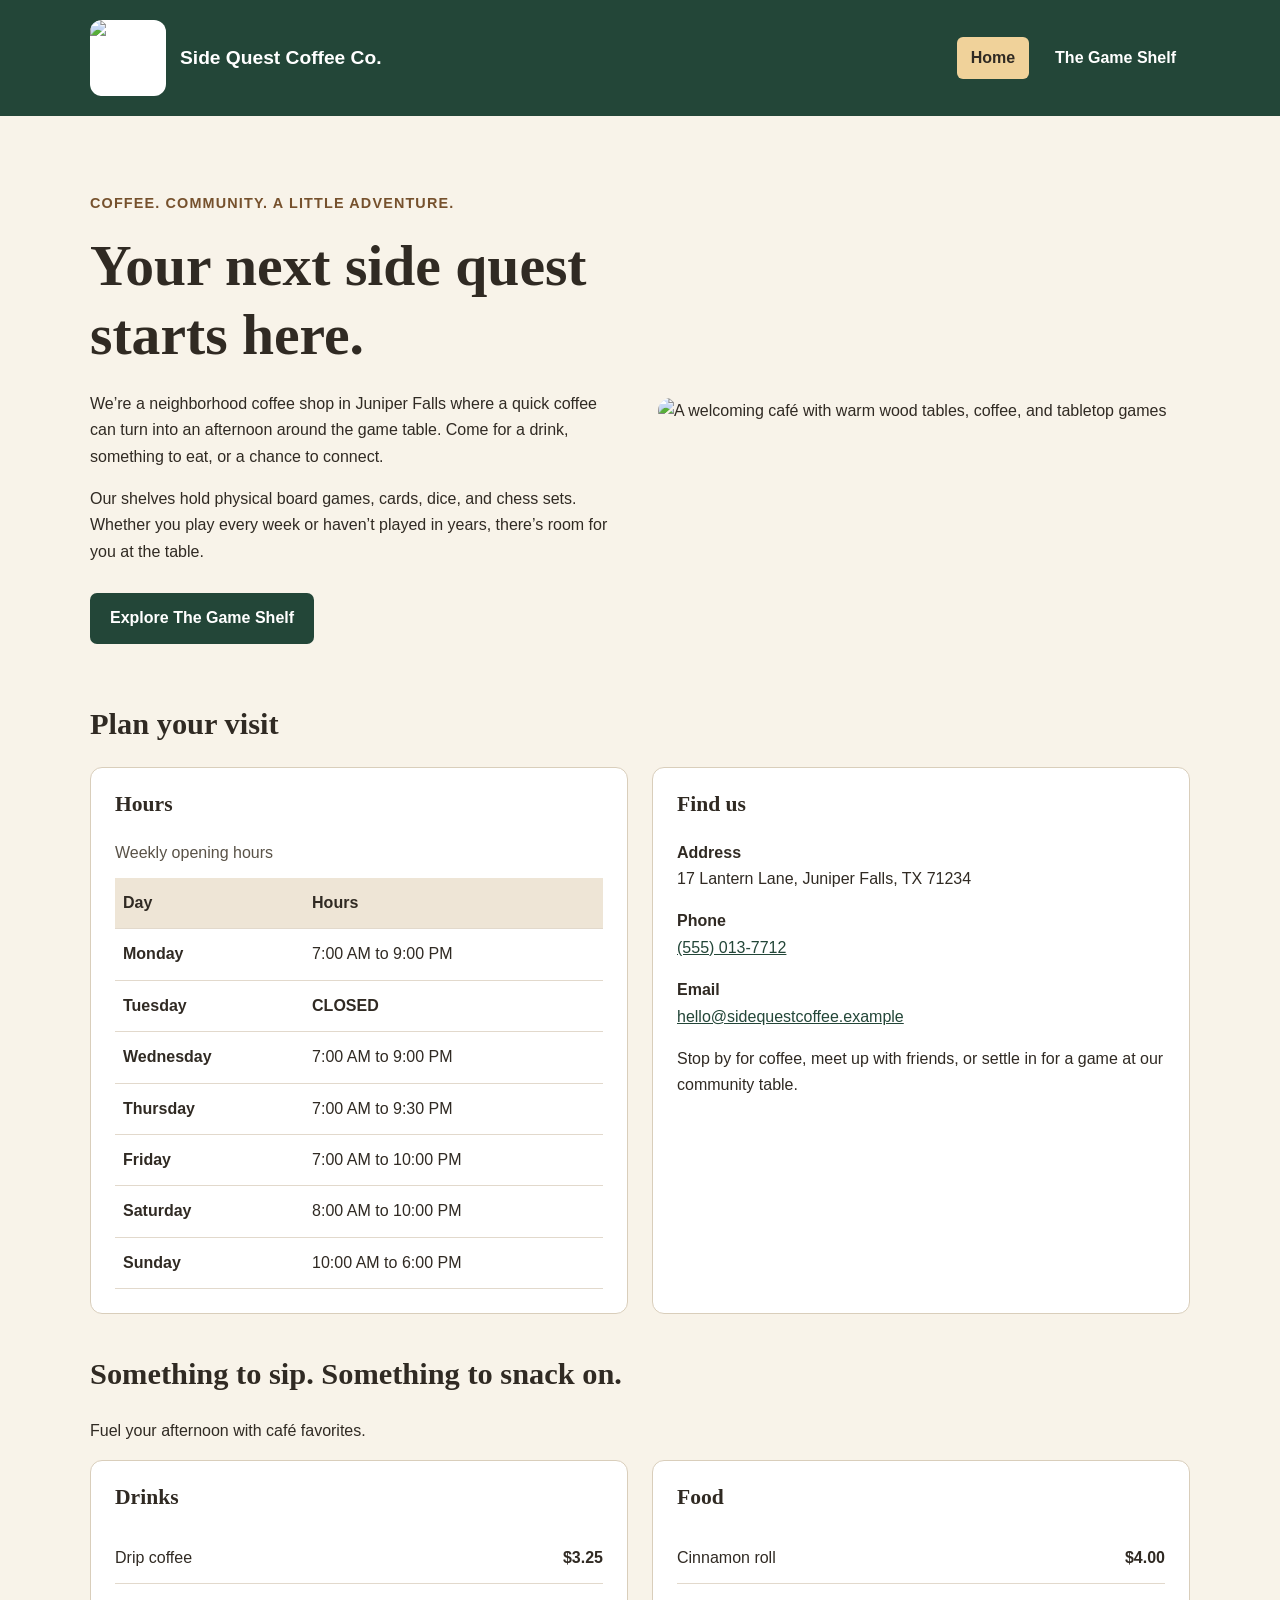
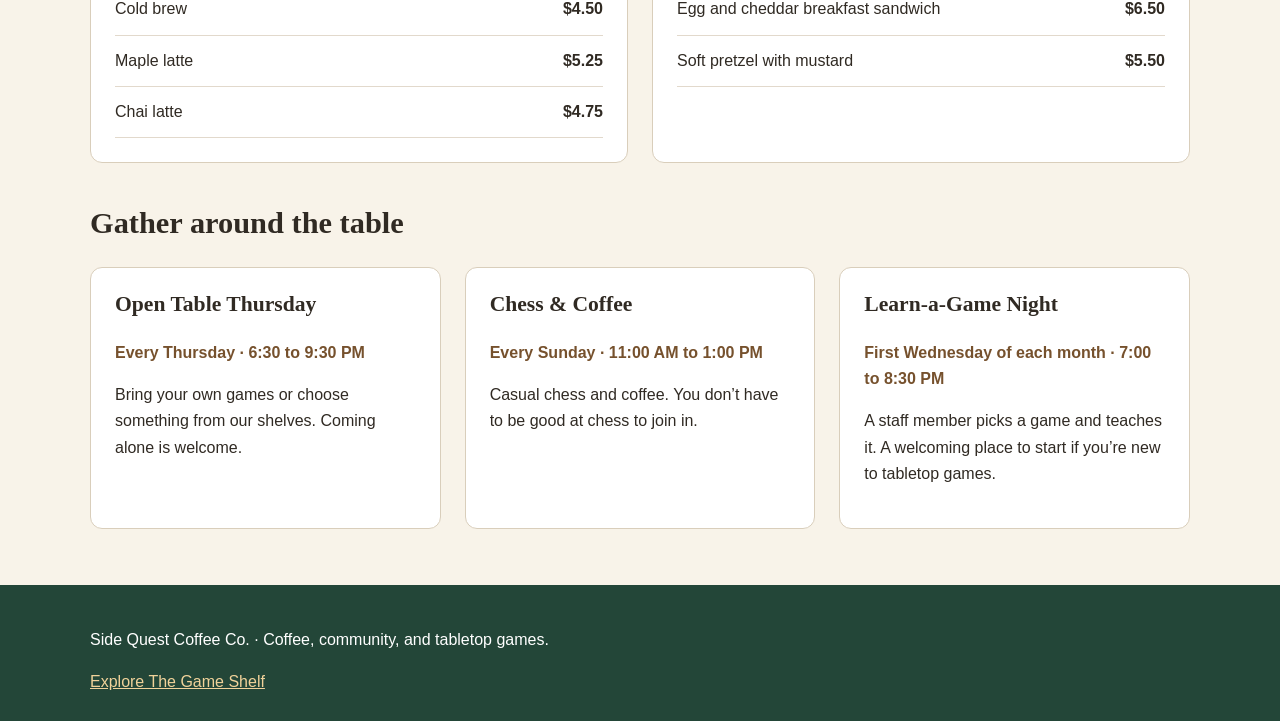
==== index.html @ 044509c9 "Add files via upload" ====
<!DOCTYPE html>
<html lang="en">
<head>
  <meta charset="UTF-8">
  <meta name="viewport" content="width=device-width, initial-scale=1.0">
  <title>Side Quest Coffee Co. | Coffee & Tabletop Games</title>
  <link rel="stylesheet" href="style.css">
</head>
<body>
  <header>
    <div class="container header-content">
      <a class="brand" href="index.html">
        <img class="logo" src="images/sidequest-logo.png" alt="Side Quest Coffee Co. logo featuring a coffee mug and tabletop game pieces">
        <span>Side Quest Coffee Co.</span>
      </a>
      <nav aria-label="Main navigation">
        <a href="index.html" aria-current="page">Home</a>
        <a href="games.html">The Game Shelf</a>
      </nav>
    </div>
  </header>
  <main class="container">
    <section class="hero">
      <div>
        <p class="eyebrow">Coffee. Community. A little adventure.</p>
        <h1>Your next side quest starts here.</h1>
        <p>We’re a neighborhood coffee shop in Juniper Falls where a quick coffee can turn into an afternoon around the game table. Come for a drink, something to eat, or a chance to connect.</p>
        <p>Our shelves hold physical board games, cards, dice, and chess sets. Whether you play every week or haven’t played in years, there’s room for you at the table.</p>
        <a class="button" href="games.html">Explore The Game Shelf</a>
      </div>
      <img class="cafe-image" src="images/sidequest-cafe.png" alt="A welcoming café with warm wood tables, coffee, and tabletop games">
    </section>
    <section aria-labelledby="visit-heading">
      <h2 id="visit-heading">Plan your visit</h2>
      <div class="two-columns">
        <div class="card">
          <h3>Hours</h3>
          <table>
            <caption>Weekly opening hours</caption>
            <thead><tr><th scope="col">Day</th><th scope="col">Hours</th></tr></thead>
            <tbody>
              <tr><th scope="row">Monday</th><td>7:00 AM to 9:00 PM</td></tr>
              <tr><th scope="row">Tuesday</th><td><strong>CLOSED</strong></td></tr>
              <tr><th scope="row">Wednesday</th><td>7:00 AM to 9:00 PM</td></tr>
              <tr><th scope="row">Thursday</th><td>7:00 AM to 9:30 PM</td></tr>
              <tr><th scope="row">Friday</th><td>7:00 AM to 10:00 PM</td></tr>
              <tr><th scope="row">Saturday</th><td>8:00 AM to 10:00 PM</td></tr>
              <tr><th scope="row">Sunday</th><td>10:00 AM to 6:00 PM</td></tr>
            </tbody>
          </table>
        </div>
        <div class="card">
          <h3>Find us</h3>
          <address>
            <p><strong>Address</strong><br>17 Lantern Lane, Juniper Falls, TX 71234</p>
            <p><strong>Phone</strong><br><a href="tel:+15550137712">(555) 013-7712</a></p>
            <p><strong>Email</strong><br><a href="mailto:hello@sidequestcoffee.example">hello@sidequestcoffee.example</a></p>
          </address>
          <p>Stop by for coffee, meet up with friends, or settle in for a game at our community table.</p>
        </div>
      </div>
    </section>
    <section aria-labelledby="menu-heading">
      <h2 id="menu-heading">Something to sip. Something to snack on.</h2>
      <p>Fuel your afternoon with café favorites.</p>
      <div class="two-columns">
        <div class="card">
          <h3>Drinks</h3>
          <ul class="menu">
            <li><span>Drip coffee</span><span>$3.25</span></li>
            <li><span>Cold brew</span><span>$4.50</span></li>
            <li><span>Maple latte</span><span>$5.25</span></li>
            <li><span>Chai latte</span><span>$4.75</span></li>
          </ul>
        </div>
        <div class="card">
          <h3>Food</h3>
          <ul class="menu">
            <li><span>Cinnamon roll</span><span>$4.00</span></li>
            <li><span>Egg and cheddar breakfast sandwich</span><span>$6.50</span></li>
            <li><span>Soft pretzel with mustard</span><span>$5.50</span></li>
          </ul>
        </div>
      </div>
    </section>
    <section aria-labelledby="events-heading">
      <h2 id="events-heading">Gather around the table</h2>
      <div class="events">
        <article class="card">
          <h3>Open Table Thursday</h3>
          <p class="event-time">Every Thursday · 6:30 to 9:30 PM</p>
          <p>Bring your own games or choose something from our shelves. Coming alone is welcome.</p>
        </article>
        <article class="card">
          <h3>Chess &amp; Coffee</h3>
          <p class="event-time">Every Sunday · 11:00 AM to 1:00 PM</p>
          <p>Casual chess and coffee. You don’t have to be good at chess to join in.</p>
        </article>
        <article class="card">
          <h3>Learn-a-Game Night</h3>
          <p class="event-time">First Wednesday of each month · 7:00 to 8:30 PM</p>
          <p>A staff member picks a game and teaches it. A welcoming place to start if you’re new to tabletop games.</p>
        </article>
      </div>
    </section>
  </main>
  <footer>
    <div class="container">
      <p>Side Quest Coffee Co. · Coffee, community, and tabletop games.</p>
      <a href="games.html">Explore The Game Shelf</a>
    </div>
  </footer>
</body>
</html>
---- style.css ----
/* Shared styles for Home and The Game Shelf */
* { box-sizing: border-box; }
body {
  margin: 0;
  background-color: #f8f3e9;
  color: #302a23;
  font-family: Arial, Helvetica, sans-serif;
  line-height: 1.65;
}
.container { width: min(1100px, 92%); margin: 0 auto; }
header { background-color: #234638; color: #ffffff; padding: 20px 0; }
.header-content {
  display: flex;
  align-items: center;
  justify-content: space-between;
  flex-wrap: wrap;
  gap: 20px;
}
.brand {
  display: flex;
  align-items: center;
  gap: 14px;
  color: #ffffff;
  text-decoration: none;
  font-size: 1.2rem;
  font-weight: bold;
}
.logo {
  width: 76px;
  height: 76px;
  object-fit: contain;
  border-radius: 12px;
  background-color: #ffffff;
}
nav { display: flex; flex-wrap: wrap; gap: 12px; }
nav a {
  color: #ffffff;
  padding: 8px 14px;
  border-radius: 6px;
  text-decoration: none;
  font-weight: bold;
}
nav a:hover, nav a[aria-current="page"] { background-color: #f0d29a; color: #302a23; }
a { color: #234638; overflow-wrap: anywhere; }
a:focus-visible { outline: 3px solid #ad4c24; outline-offset: 4px; }
h1, h2, h3 { font-family: Georgia, "Times New Roman", serif; line-height: 1.2; }
h1 { font-size: clamp(2.2rem, 5vw, 3.6rem); margin: 12px 0 22px; }
h2 { font-size: 1.9rem; margin-top: 0; }
h3 { font-size: 1.35rem; margin-top: 0; }
section { margin: 42px 0; }
.hero {
  display: grid;
  grid-template-columns: 1fr 1fr;
  gap: 36px;
  align-items: center;
  padding: 20px 0;
}
.eyebrow {
  color: #76512d;
  font-size: 0.9rem;
  font-weight: bold;
  letter-spacing: 0.08em;
  text-transform: uppercase;
}
.cafe-image { display: block; width: 100%; border-radius: 16px; }
.button {
  display: inline-block;
  margin-top: 12px;
  padding: 12px 20px;
  border-radius: 7px;
  background-color: #234638;
  color: #ffffff;
  text-decoration: none;
  font-weight: bold;
}
.button:hover { background-color: #34654f; }
.two-columns { display: grid; grid-template-columns: 1fr 1fr; gap: 24px; }
.events { display: grid; grid-template-columns: repeat(3, 1fr); gap: 24px; }
.card {
  min-width: 0;
  padding: 24px;
  border: 1px solid #d9cebb;
  border-radius: 12px;
  background-color: #ffffff;
}
address { font-style: normal; }
table { width: 100%; border-collapse: collapse; }
caption { margin-bottom: 12px; text-align: left; color: #595247; }
th, td {
  padding: 12px 8px;
  border-bottom: 1px solid #e2d9cc;
  text-align: left;
  vertical-align: top;
}
thead { background-color: #eee5d6; }
tbody th { font-weight: 600; }
.menu { list-style: none; margin: 0; padding: 0; }
.menu li {
  display: flex;
  justify-content: space-between;
  gap: 20px;
  padding: 12px 0;
  border-bottom: 1px solid #e2d9cc;
}
.menu li span:last-child { white-space: nowrap; font-weight: bold; }
.event-time { color: #76512d; font-weight: bold; }
.page-intro { max-width: 760px; }
.table-scroll { overflow-x: auto; }
footer { margin-top: 56px; padding: 26px 0; background-color: #234638; color: #ffffff; }
footer a { color: #f0d29a; }
@media (max-width: 760px) {
  .hero, .two-columns, .events { grid-template-columns: 1fr; }
  .header-content { flex-direction: column; align-items: flex-start; }
  .card { padding: 18px; }
  th, td { padding: 10px 6px; }
}
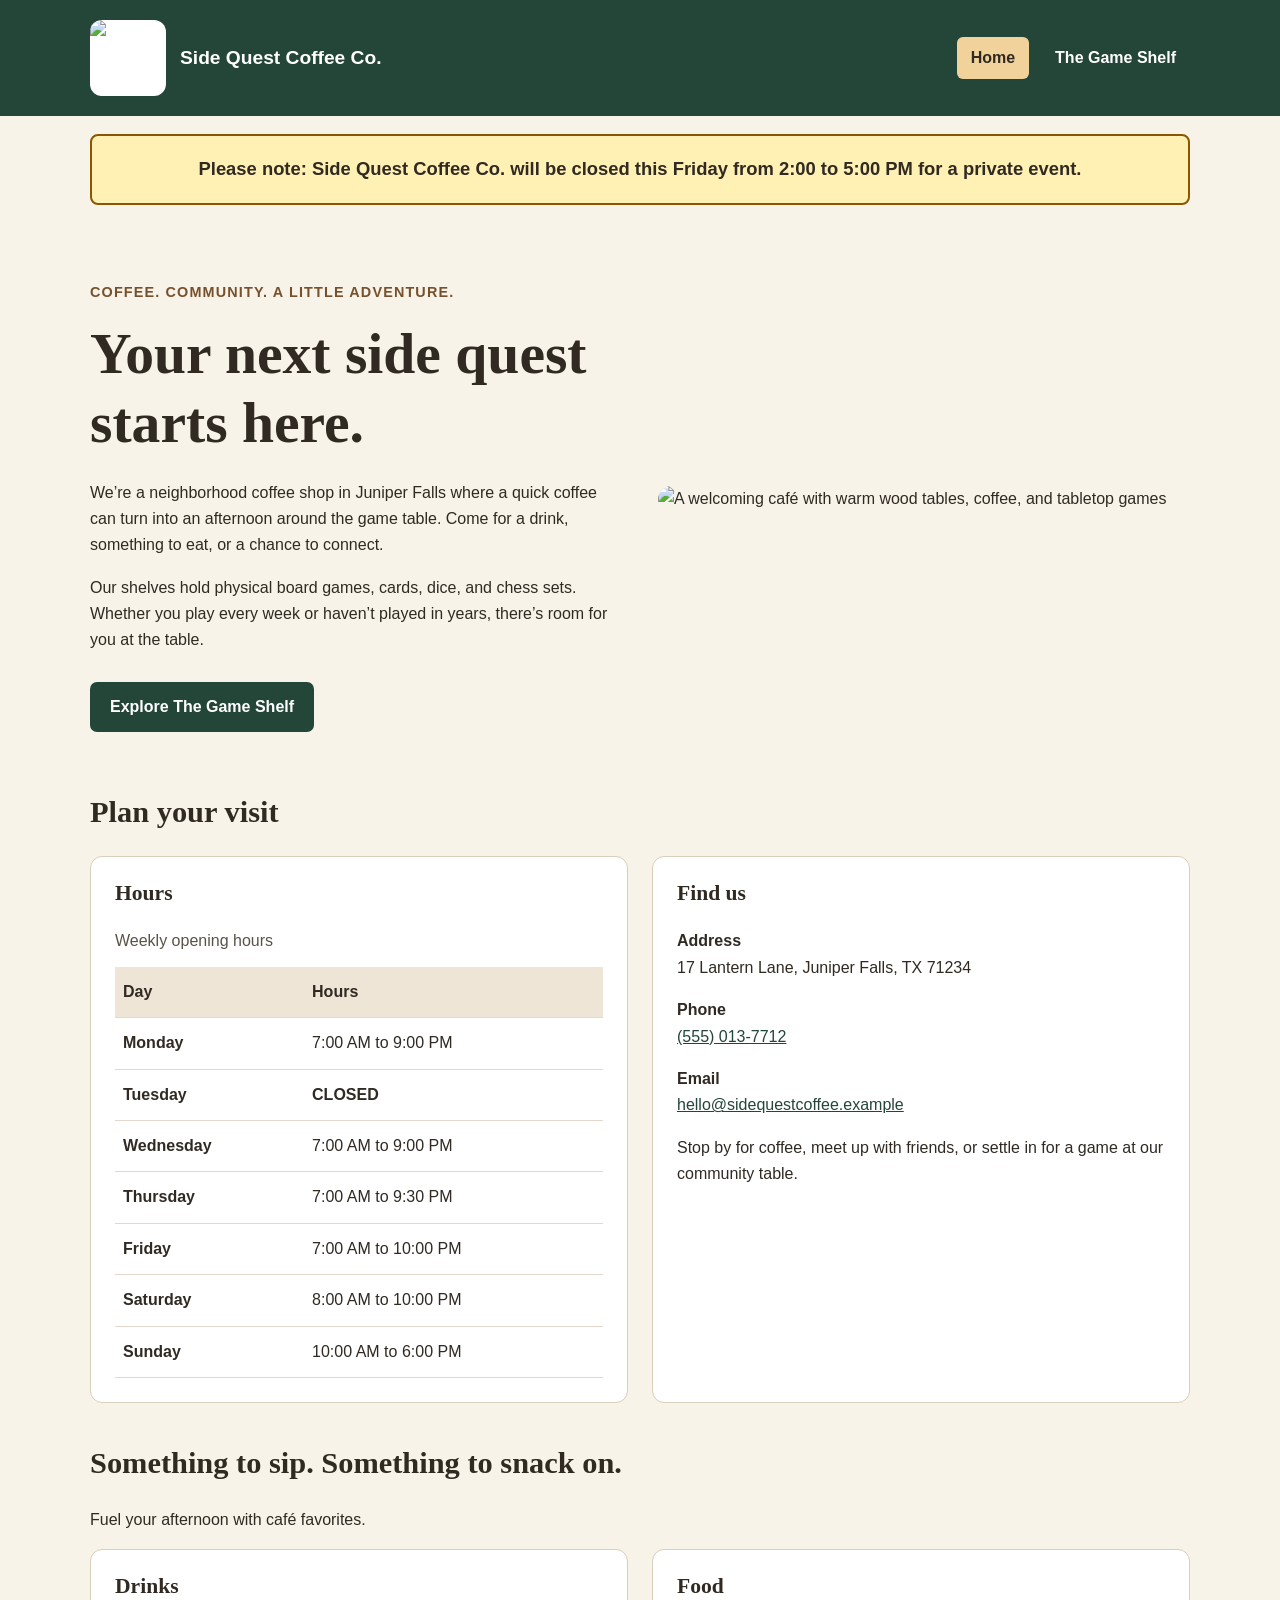
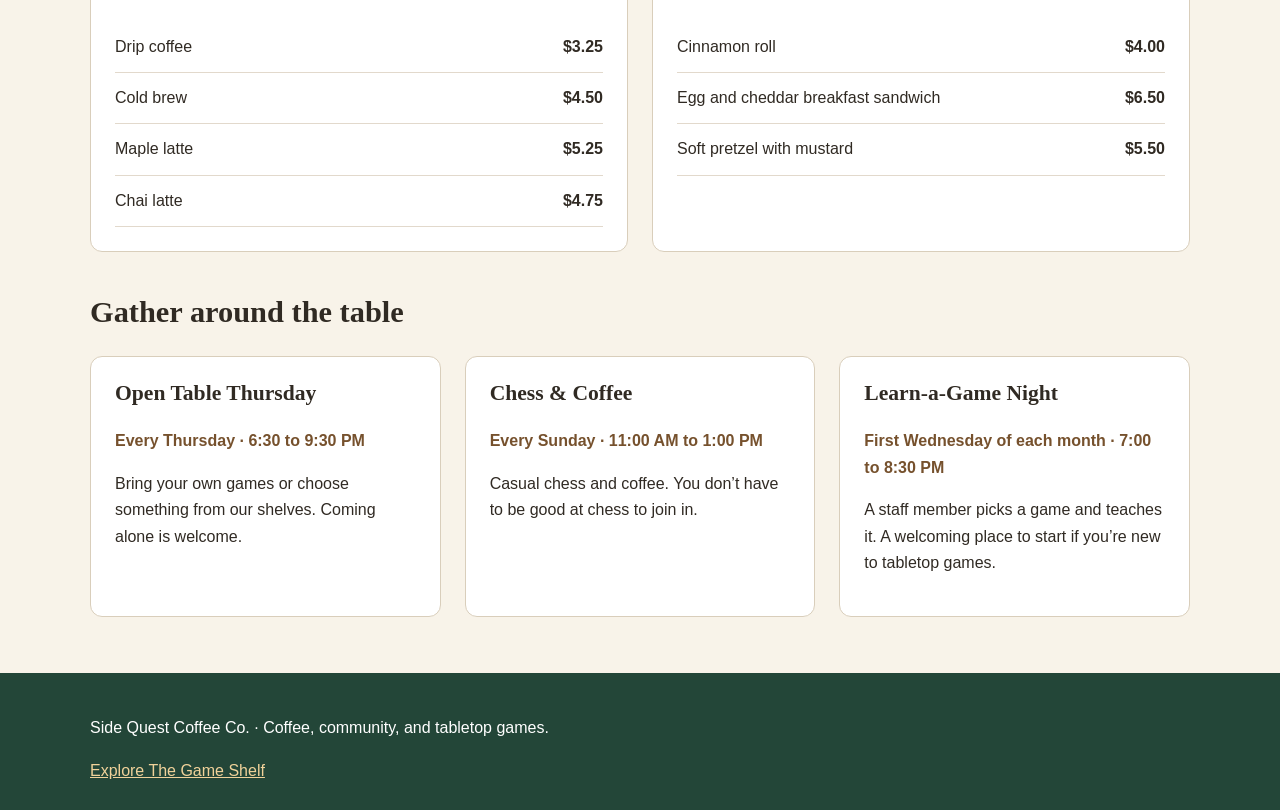
==== commit cc01cae7: "Add closure notice for Side Quest Coffee Co. Added a notice about temporary closure for a private ev" ====
--- a/index.html
+++ b/index.html
@@ -20,6 +20,10 @@
     </div>
   </header>
   <main class="container">
+    <p style="background-color: #fff0b3; color: #302a23; border: 2px solid #8a5700; padding: 18px; border-radius: 8px; font-size: 1.15rem; font-weight: bold; text-align: center;">
+  Please note: Side Quest Coffee Co. will be closed this Friday
+  from 2:00 to 5:00 PM for a private event.
+</p>
     <section class="hero">
       <div>
         <p class="eyebrow">Coffee. Community. A little adventure.</p>
